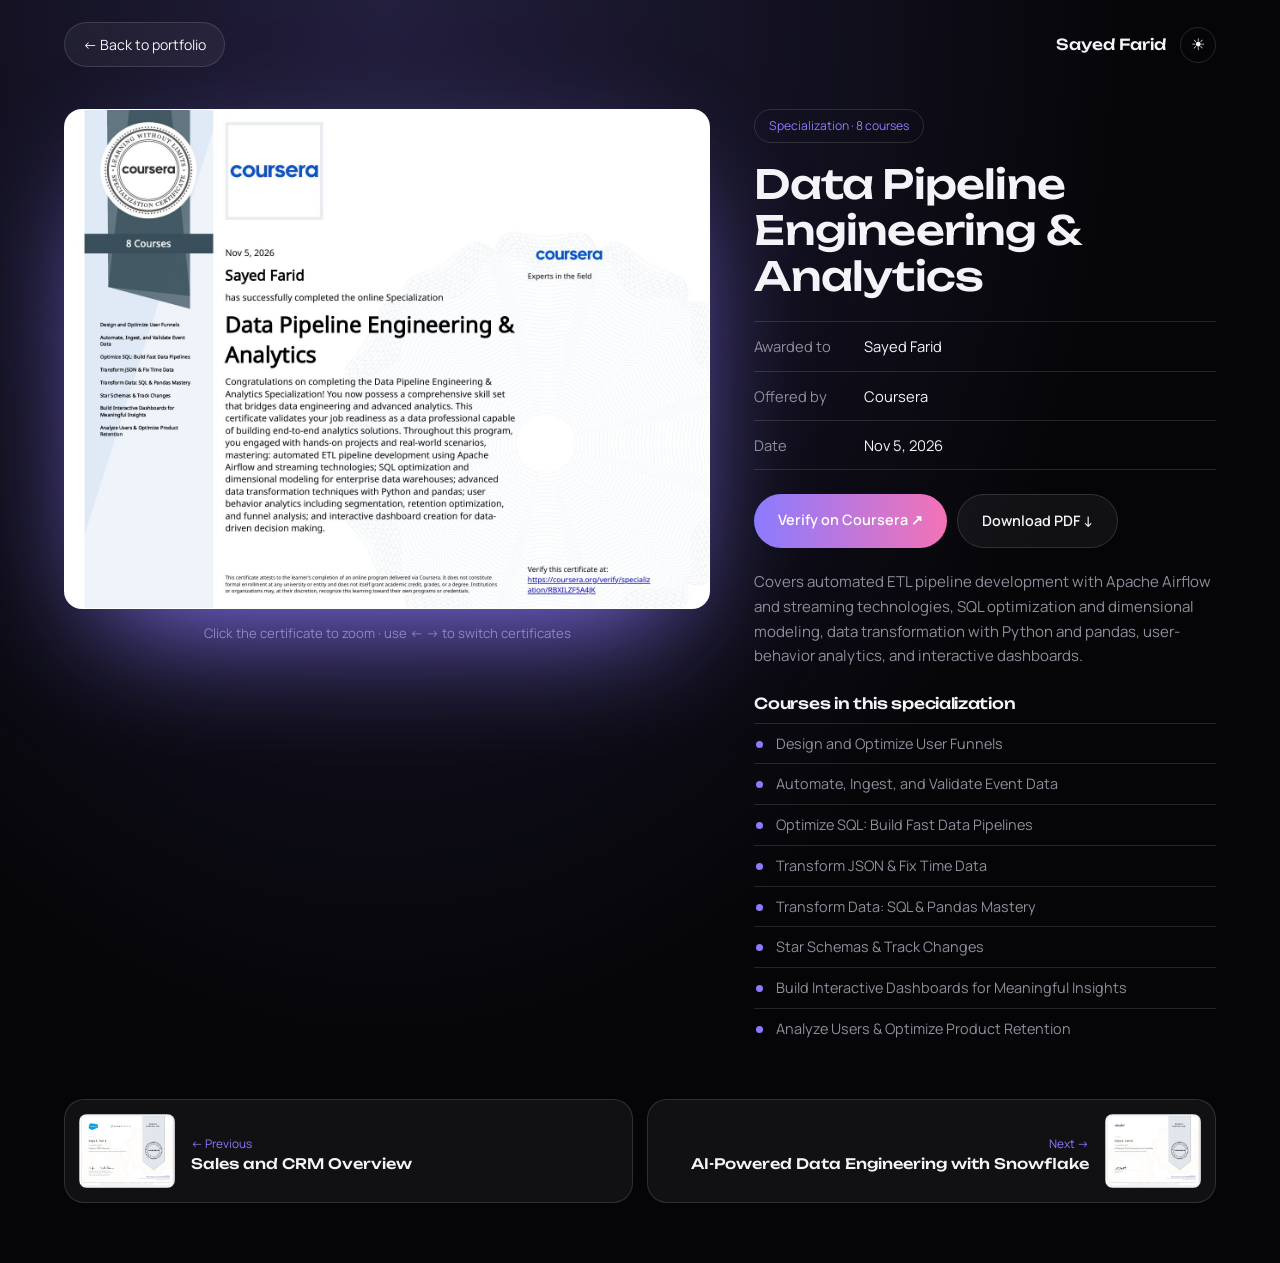
==== certificate.html @ 1b1c2a9e "add certificates and motion" ====
<!DOCTYPE html>
<html lang="en" data-theme="dark">
<head>
<meta charset="UTF-8">
<meta name="viewport" content="width=device-width, initial-scale=1">
<title>Certificate · Sayed Farid</title>
<link rel="preconnect" href="https://fonts.googleapis.com">
<link rel="preconnect" href="https://fonts.gstatic.com" crossorigin>
<link href="https://fonts.googleapis.com/css2?family=Unbounded:wght@300;500;700&family=Manrope:wght@400;500;600&display=swap" rel="stylesheet">
<style>
@view-transition{navigation:auto}
:root{--bg:#050507;--ink:#F4F4F8;--mute:#8E8E9C;--a:#8B7BFF;--b:#F472B6;--line:rgba(255,255,255,.13);--card:rgba(255,255,255,.05)}
[data-theme=light]{--bg:#F4F4F9;--ink:#0B0B12;--mute:#5D5D6C;--a:#5B45FF;--b:#DB2777;--line:rgba(0,0,0,.13);--card:rgba(0,0,0,.04)}
*{margin:0;padding:0;box-sizing:border-box}
body{background:radial-gradient(ellipse at 30% 0,color-mix(in srgb,var(--a) 22%,transparent),transparent 60%),var(--bg);color:var(--ink);font:400 1rem/1.65 Manrope,sans-serif;min-height:100vh;overflow-x:hidden}
a{color:inherit;text-decoration:none}
button{font:inherit;color:inherit}
:focus-visible{outline:2px solid var(--a);outline-offset:3px}
.w{max-width:1200px;margin:0 auto;padding:0 24px}
h1,h3{font-family:Unbounded,sans-serif;font-weight:500;line-height:1.15;letter-spacing:-.02em}
.top{display:flex;align-items:center;gap:14px;padding:22px 0}
.top a.bk{display:inline-flex;gap:8px;align-items:center;padding:10px 18px;border:1px solid var(--line);border-radius:999px;font-size:.88rem;background:var(--card);transition:.2s}
.top a.bk:hover{border-color:var(--a);transform:translateX(-4px)}
.top b{font:500 .95rem Unbounded;margin-left:auto}
#th{width:36px;height:36px;border-radius:50%;border:1px solid var(--line);background:transparent;cursor:pointer}
.cv{display:grid;grid-template-columns:1.4fr 1fr;gap:44px;align-items:start;padding:20px 0 50px}
.stage{position:relative;border-radius:18px;overflow:hidden;background:#fff;border:1px solid var(--line);box-shadow:0 50px 120px -40px var(--a);cursor:zoom-in;transform:perspective(1300px) rotateX(var(--rx,0deg)) rotateY(var(--ry,0deg));transition:transform .25s}
.stage img{display:block;width:100%;height:auto;transition:transform .4s;transform-origin:var(--ox,50%) var(--oy,50%)}
.stage.z{cursor:zoom-out;transform:none}
.stage.z img{transform:scale(2.2)}
.gl{position:absolute;inset:0;background:radial-gradient(circle at var(--gx,50%) var(--gy,50%),rgba(255,255,255,.5),transparent 55%);opacity:0;transition:opacity .25s;pointer-events:none}
.stage:hover:not(.z) .gl{opacity:1}
.hint{margin-top:14px;color:var(--mute);font-size:.82rem;text-align:center}
@keyframes up{from{opacity:0;transform:translateY(26px)}to{opacity:1;transform:none}}
.info>*{animation:up .8s cubic-bezier(.2,.8,.2,1) both}
.info>:nth-child(2){animation-delay:.08s}.info>:nth-child(3){animation-delay:.16s}.info>:nth-child(4){animation-delay:.24s}.info>:nth-child(5){animation-delay:.32s}.info>:nth-child(6){animation-delay:.4s}
.chip{display:inline-block;font-size:.76rem;padding:6px 14px;border:1px solid var(--line);border-radius:999px;color:var(--a);margin-bottom:18px}
h1{font-size:clamp(1.6rem,3.4vw,2.5rem);margin-bottom:22px}
dl{display:grid;grid-template-columns:110px 1fr;border-top:1px solid var(--line);margin-bottom:24px}
dt,dd{padding:12px 0;border-bottom:1px solid var(--line);font-size:.92rem}
dt{color:var(--mute)}
.btns{display:flex;gap:10px;flex-wrap:wrap}
.btn{display:inline-flex;gap:8px;padding:14px 24px;border-radius:999px;font-weight:600;font-size:.9rem;border:1px solid var(--line);background:var(--card);cursor:pointer;transition:transform .2s,border-color .2s}
.btn:hover{transform:translateY(-3px);border-color:var(--a)}
.btn.p{background:linear-gradient(90deg,var(--a),var(--b));color:#fff;border:0}
.cs{margin-top:26px}
.cs h3{font-size:.95rem;margin-bottom:10px}
.cs li{list-style:none;padding:8px 0 8px 22px;border-top:1px solid var(--line);font-size:.9rem;color:var(--mute);position:relative}
.cs li::before{content:"";position:absolute;left:2px;top:17px;width:7px;height:7px;border-radius:50%;background:var(--a)}
.pn{display:grid;grid-template-columns:1fr 1fr;gap:14px;padding-bottom:60px}
.pn a{display:grid;grid-template-columns:96px 1fr;gap:16px;align-items:center;padding:14px;border:1px solid var(--line);border-radius:20px;background:var(--card);transition:.25s}
.pn a:hover{border-color:var(--a);transform:translateY(-4px)}
.pn a:last-child{grid-template-columns:1fr 96px;text-align:right}
.pn a:last-child img{order:2}
.pn img{width:100%;border-radius:8px;display:block}
.pn small{color:var(--a);font-size:.74rem}
.pn b{display:block;font:500 .9rem Unbounded;line-height:1.25}
@media(max-width:900px){.cv{grid-template-columns:1fr;gap:28px}.pn{grid-template-columns:1fr}}
@media(prefers-reduced-motion:reduce){*{animation:none!important;transition:none!important}}
</style>
</head>
<body>
<div class="w">
  <div class="top"><a class="bk" href="index.html#certs">← Back to portfolio</a><b>Sayed Farid</b><button id="th" aria-label="Switch light or dark theme">☀</button></div>
  <main class="cv">
    <div>
      <div class="stage" id="st"><img id="im" alt=""><i class="gl"></i></div>
      <p class="hint">Click the certificate to zoom · use ← → to switch certificates</p>
    </div>
    <div class="info" id="info"></div>
  </main>
  <div class="pn" id="pn"></div>
</div>
<script>
const $=s=>document.querySelector(s);
const CE=[
{id:"pipeline",title:"Data Pipeline Engineering & Analytics",kind:"Specialization · 8 courses",by:"Coursera",date:"Nov 5, 2026",url:"https://coursera.org/verify/specialization/RBXILZF5A4JK",about:"Covers automated ETL pipeline development with Apache Airflow and streaming technologies, SQL optimization and dimensional modeling, data transformation with Python and pandas, user-behavior analytics, and interactive dashboards.",courses:["Design and Optimize User Funnels","Automate, Ingest, and Validate Event Data","Optimize SQL: Build Fast Data Pipelines","Transform JSON & Fix Time Data","Transform Data: SQL & Pandas Mastery","Star Schemas & Track Changes","Build Interactive Dashboards for Meaningful Insights","Analyze Users & Optimize Product Retention"]},
{id:"snowflake",title:"AI-Powered Data Engineering with Snowflake",kind:"Course certificate",by:"Edureka, via Coursera",date:"Oct 6, 2026",url:"https://coursera.org/verify/RMI23FDWU1YB"},
{id:"aws",title:"Data Analytics and Databases on AWS",kind:"Course certificate",by:"Amazon Web Services, via Coursera",date:"Oct 5, 2026",url:"https://coursera.org/verify/A2DYOP1AGJNV"},
{id:"sales",title:"Sales and CRM Overview",kind:"Course certificate",by:"Salesforce and Pathstream, via Coursera",date:"Oct 23, 2026",url:"https://coursera.org/verify/OC3N38LTFIMJ"}];
const R=document.documentElement;let sv=null;try{sv=localStorage.getItem("t")}catch(e){}
const setT=t=>{R.dataset.theme=t;$("#th").textContent=t==="dark"?"☀":"☾";try{localStorage.setItem("t",t)}catch(e){}};
setT(sv||"dark");$("#th").onclick=()=>setT(R.dataset.theme==="dark"?"light":"dark");

let i=CE.findIndex(c=>c.id===new URLSearchParams(location.search).get("c"));if(i<0)i=0;
const c=CE[i],pv=CE[(i+CE.length-1)%CE.length],nx=CE[(i+1)%CE.length],go=x=>location.href="certificate.html?c="+x.id;
document.title=c.title+" · Sayed Farid";
const im=$("#im");im.src=`cert-${c.id}.jpg`;im.alt=c.title+" certificate";im.style.viewTransitionName="c-"+c.id;
$("#info").innerHTML=`<span class="chip">${c.kind}</span><h1>${c.title}</h1><dl><dt>Awarded to</dt><dd>Sayed Farid</dd><dt>Offered by</dt><dd>${c.by}</dd><dt>Date</dt><dd>${c.date}</dd></dl><div class="btns"><a class="btn p" href="${c.url}" target="_blank" rel="noopener">Verify on Coursera ↗</a><a class="btn" href="cert-${c.id}.pdf" download>Download PDF ↓</a></div>${c.about?`<p style="margin-top:22px;color:var(--mute);font-size:.94rem">${c.about}</p>`:""}${c.courses?`<div class="cs"><h3>Courses in this specialization</h3><ul>${c.courses.map(x=>`<li>${x}</li>`).join("")}</ul></div>`:""}`;
$("#pn").innerHTML=[[pv,"← Previous"],[nx,"Next →"]].map(([x,l])=>`<a href="certificate.html?c=${x.id}"><img src="cert-${x.id}-thumb.jpg" alt=""><div><small>${l}</small><b>${x.title}</b></div></a>`).join("");

/* tilt + glare + zoom */
const st=$("#st"),fine=matchMedia("(pointer:fine)").matches&&!matchMedia("(prefers-reduced-motion:reduce)").matches;
st.addEventListener("pointermove",e=>{const r=st.getBoundingClientRect(),x=(e.clientX-r.left)/r.width,y=(e.clientY-r.top)/r.height;
 st.style.setProperty("--ox",x*100+"%");st.style.setProperty("--oy",y*100+"%");
 if(fine&&!st.classList.contains("z")){st.style.setProperty("--ry",(x-.5)*10+"deg");st.style.setProperty("--rx",(.5-y)*10+"deg");st.style.setProperty("--gx",x*100+"%");st.style.setProperty("--gy",y*100+"%")}});
st.addEventListener("pointerleave",()=>{st.style.setProperty("--rx","0deg");st.style.setProperty("--ry","0deg")});
st.onclick=()=>st.classList.toggle("z");
addEventListener("keydown",e=>{if(e.key==="ArrowRight")go(nx);if(e.key==="ArrowLeft")go(pv);if(e.key==="Escape")st.classList.remove("z")});
</script>
</body>
</html>
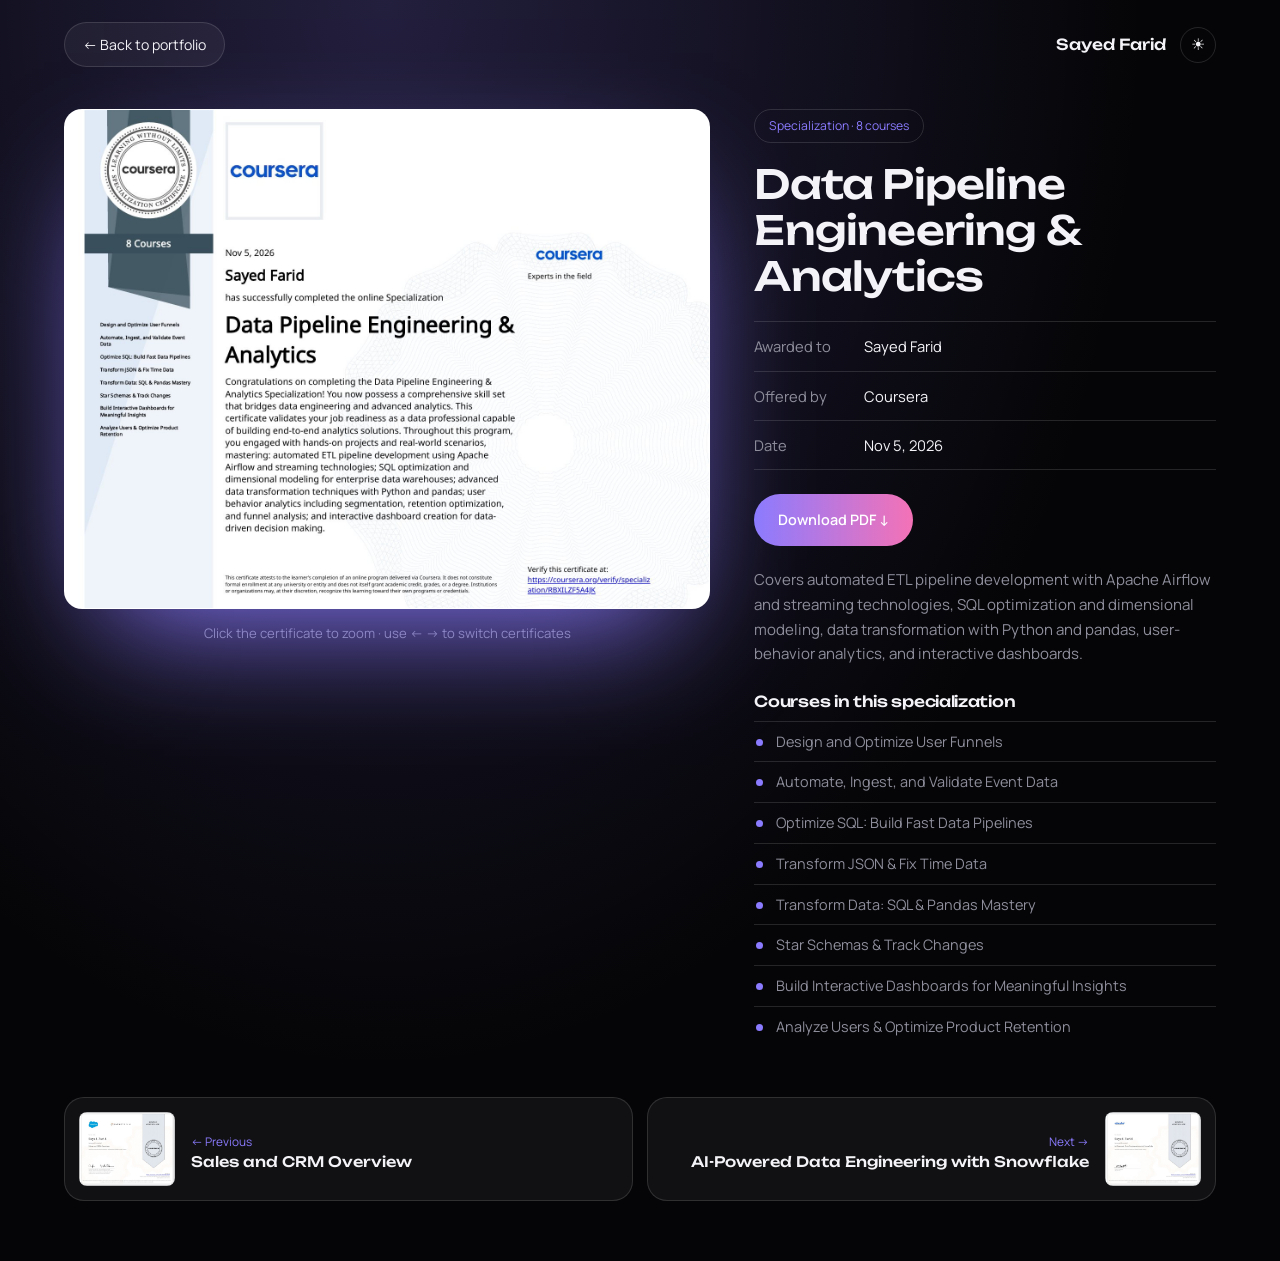
==== commit 3ac27941: "add certificates and motion" ====
--- a/certificate.html
+++ b/certificate.html
@@ -86,7 +86,7 @@
 const c=CE[i],pv=CE[(i+CE.length-1)%CE.length],nx=CE[(i+1)%CE.length],go=x=>location.href="certificate.html?c="+x.id;
 document.title=c.title+" · Sayed Farid";
 const im=$("#im");im.src=`cert-${c.id}.jpg`;im.alt=c.title+" certificate";im.style.viewTransitionName="c-"+c.id;
-$("#info").innerHTML=`<span class="chip">${c.kind}</span><h1>${c.title}</h1><dl><dt>Awarded to</dt><dd>Sayed Farid</dd><dt>Offered by</dt><dd>${c.by}</dd><dt>Date</dt><dd>${c.date}</dd></dl><div class="btns"><a class="btn p" href="${c.url}" target="_blank" rel="noopener">Verify on Coursera ↗</a><a class="btn" href="cert-${c.id}.pdf" download>Download PDF ↓</a></div>${c.about?`<p style="margin-top:22px;color:var(--mute);font-size:.94rem">${c.about}</p>`:""}${c.courses?`<div class="cs"><h3>Courses in this specialization</h3><ul>${c.courses.map(x=>`<li>${x}</li>`).join("")}</ul></div>`:""}`;
+$("#info").innerHTML=`<span class="chip">${c.kind}</span><h1>${c.title}</h1><dl><dt>Awarded to</dt><dd>Sayed Farid</dd><dt>Offered by</dt><dd>${c.by}</dd><dt>Date</dt><dd>${c.date}</dd></dl><div class="btns"><a class="btn p" href="cert-${c.id}.pdf" download>Download PDF ↓</a></div>${c.about?`<p style="margin-top:22px;color:var(--mute);font-size:.94rem">${c.about}</p>`:""}${c.courses?`<div class="cs"><h3>Courses in this specialization</h3><ul>${c.courses.map(x=>`<li>${x}</li>`).join("")}</ul></div>`:""}`;
 $("#pn").innerHTML=[[pv,"← Previous"],[nx,"Next →"]].map(([x,l])=>`<a href="certificate.html?c=${x.id}"><img src="cert-${x.id}-thumb.jpg" alt=""><div><small>${l}</small><b>${x.title}</b></div></a>`).join("");
 
 /* tilt + glare + zoom */
